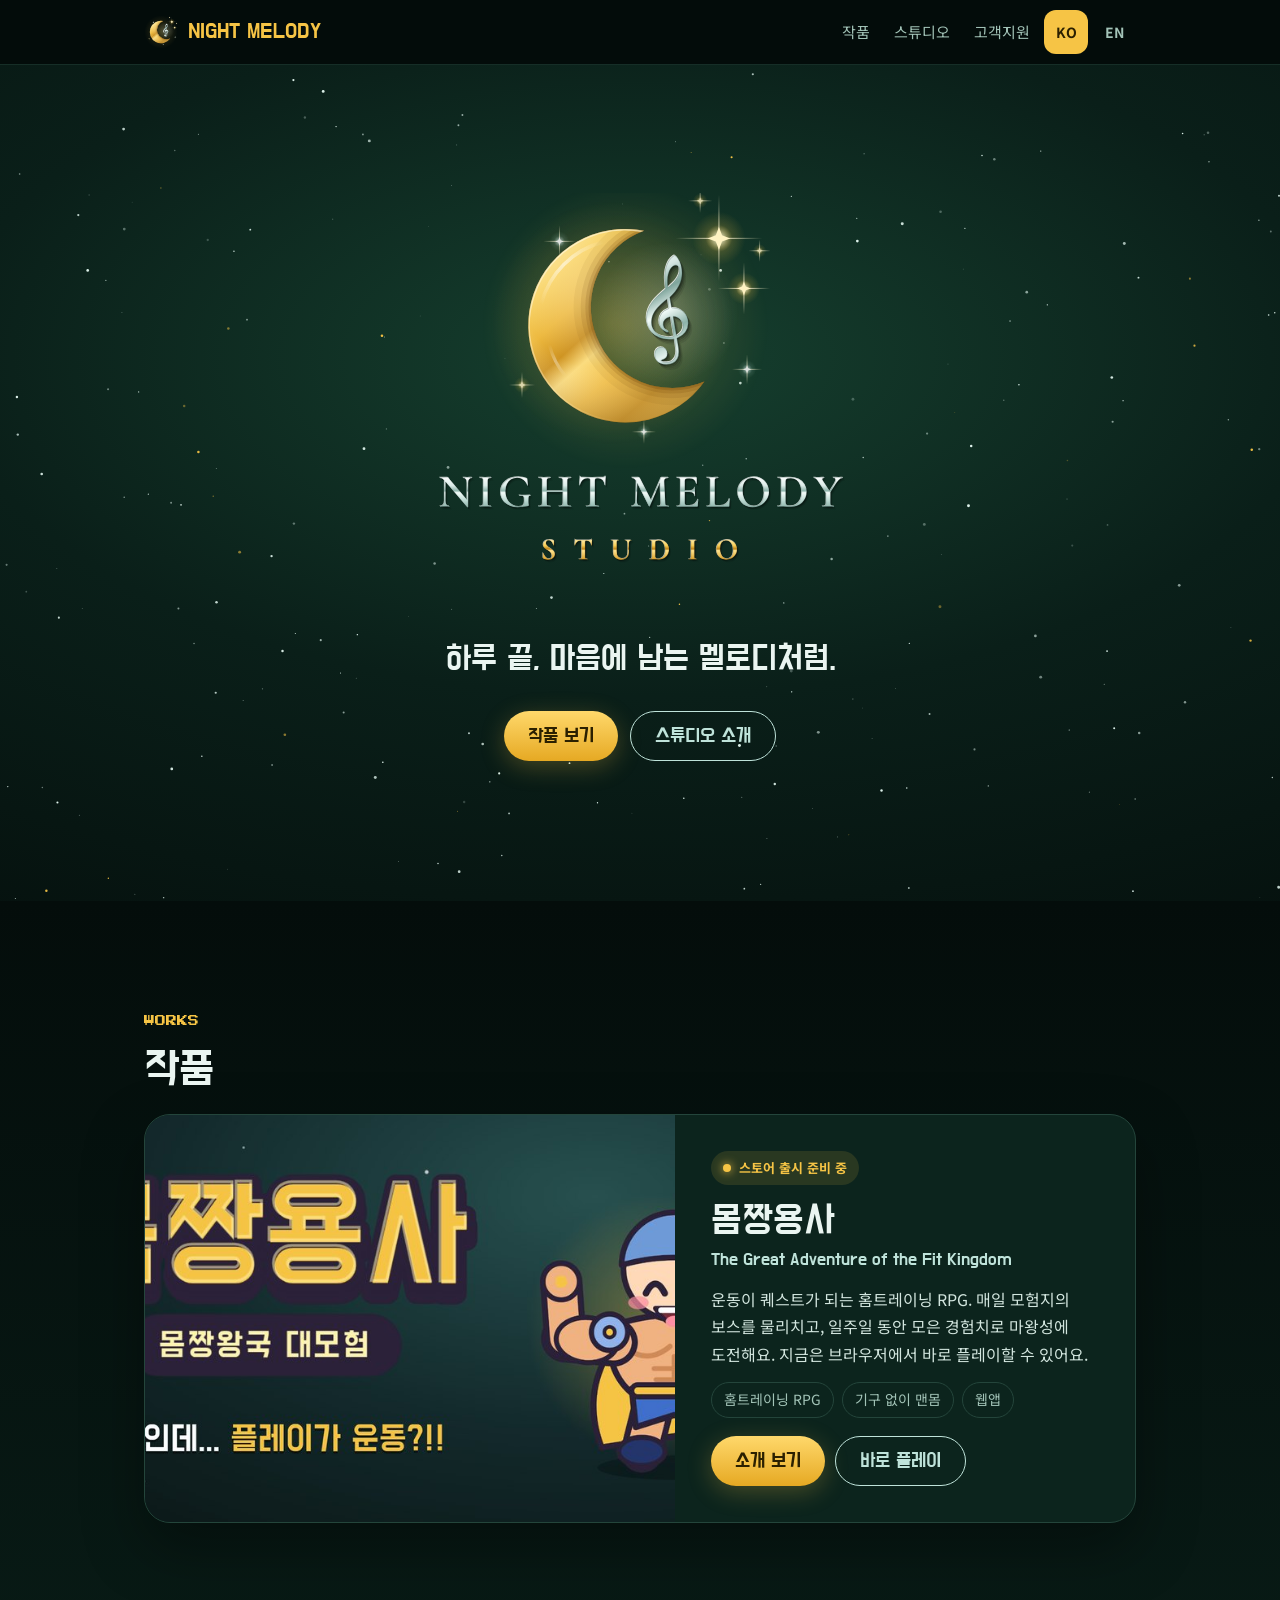
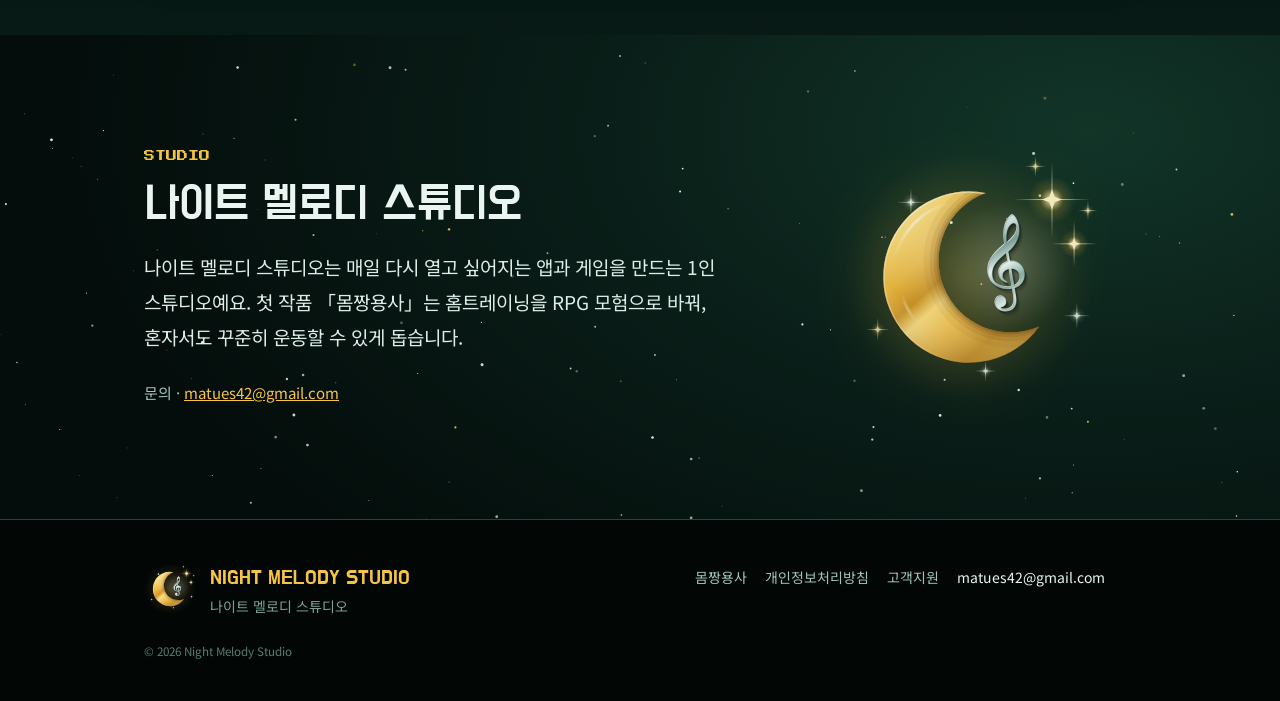
==== index.html @ 806b8597 "나이트 멜로디 스튜디오 홈페이지 첫 배포 스튜디오 홈, 몸짱용사 소개, 개인정보처리방침, 고객지원 (한/영)  Co-Authored-By: Claude Opus 5.5 <norep" ====
<!DOCTYPE html>
<html lang="ko" data-title-ko="나이트 멜로디 스튜디오" data-title-en="Night Melody Studio">
<head>
<meta charset="utf-8">
<meta name="viewport" content="width=device-width, initial-scale=1">
<title>나이트 멜로디 스튜디오</title>
<meta name="description" content="매일 다시 열고 싶어지는 앱과 게임을 만드는 1인 스튜디오, 나이트 멜로디 스튜디오. 첫 작품은 홈트레이닝 RPG 「몸짱용사」.">
<link rel="icon" href="assets/favicon.png">
<link rel="apple-touch-icon" href="assets/apple-touch-icon.png">
<link rel="preconnect" href="https://fonts.googleapis.com">
<link href="https://fonts.googleapis.com/css2?family=Do+Hyeon&family=Noto+Sans+KR:wght@400;500;700;900&family=Press+Start+2P&display=swap" rel="stylesheet">
<link rel="stylesheet" href="assets/site.css">
<style>
/* home: the logo draws itself in a green night sky, then the work and the studio */
.hero{position:relative;min-height:calc(100svh - 64px);display:grid;place-items:center;text-align:center;background:radial-gradient(120% 90% at 50% 35%,#16402F 0%,#0A1F19 45%,#040D0B 100%);overflow:clip;padding:40px 0 72px}
.hero .sky{position:absolute;inset:0;width:100%;height:100%;pointer-events:none}
.hero .wrap{position:relative;display:flex;flex-direction:column;align-items:center}
.logo{position:relative;width:min(470px,84vw,calc((100svh - 330px) * 1.18));min-width:240px;aspect-ratio:240.55/204}
.logo img{position:absolute;inset:0;width:100%;height:100%}
.logo .glow{position:absolute;left:18%;top:2%;width:52%;aspect-ratio:1;border-radius:50%;background:radial-gradient(closest-side,rgba(246,196,69,.22),rgba(246,196,69,0));pointer-events:none}
.tagline{margin:26px 0 30px;font-size:clamp(24px,3.6vw,34px);line-height:1.3;color:var(--ink)}
.nw{display:inline-block;white-space:nowrap}
.hero .cta{display:flex;flex-wrap:wrap;gap:12px;justify-content:center}
/* motion: the logo appears piece by piece like the studio's intro film */
@media(prefers-reduced-motion:no-preference){
 .logo .moon{animation:wipe 1.3s cubic-bezier(.4,0,.2,1) .2s both}
 .logo .glow{animation:fade 1.6s ease-out .5s both}
 .logo .clef{animation:rise .8s ease-out 1.1s both}
 .logo .sbig{animation:pop .7s cubic-bezier(.3,1.6,.5,1) 1.4s both,tw 2.6s ease-in-out 2.2s infinite alternate}
 .logo .ssmall{animation:pop .7s cubic-bezier(.3,1.6,.5,1) 1.55s both,tw 3.1s ease-in-out 2.4s infinite alternate-reverse}
 .logo .spark{animation:fade .8s ease-out 1.7s both,tw 1.8s ease-in-out 2.6s infinite alternate}
 .logo .t1{animation:rise .9s ease-out 1.9s both}
 .logo .t2{animation:rise .9s ease-out 2.2s both}
 .tagline{animation:rise .9s ease-out 2.6s both}
 .hero .cta{animation:rise .9s ease-out 2.9s both}
}
@keyframes wipe{from{clip-path:inset(0 100% 0 0);opacity:.2}to{clip-path:inset(0 0 0 0);opacity:1}}
@keyframes fade{from{opacity:0}}
@keyframes rise{from{opacity:0;transform:translateY(12px)}}
@keyframes pop{from{opacity:0;transform:scale(.6)}}
@keyframes tw{to{opacity:.45}}
.logo .sbig,.logo .ssmall,.logo .spark{transform-origin:70% 20%}
/* sections */
.sec{padding-top:clamp(64px,9vw,112px);padding-bottom:clamp(64px,9vw,112px)}
.kicker{margin:0 0 14px;color:var(--gold);font:11px/1.6 'Press Start 2P',monospace}
.h2{margin:0 0 18px;font-size:clamp(32px,4.6vw,46px);line-height:1.12}
.works{background:linear-gradient(180deg,#040D0B,#081A15)}
.work{display:grid;grid-template-columns:minmax(0,1fr);border:1px solid var(--line);border-radius:26px;overflow:hidden;background:var(--card);box-shadow:0 24px 60px rgba(0,0,0,.35)}
@media(min-width:900px){.work{grid-template-columns:minmax(0,1.15fr) minmax(0,1fr)}}
.work .pic{display:block;position:relative;background:#0D2A22}
.work .pic img{width:100%;height:100%;aspect-ratio:1024/500;object-fit:cover}
.work .info{padding:clamp(22px,3vw,36px);display:flex;flex-direction:column;gap:14px;justify-content:center}
.badge{align-self:flex-start;display:inline-flex;align-items:center;gap:8px;padding:6px 12px;border-radius:999px;background:rgba(246,196,69,.12);color:var(--gold);font-weight:700;font-size:13px;white-space:nowrap}
.badge::before{content:'';width:8px;height:8px;border-radius:50%;background:var(--gold);box-shadow:0 0 10px var(--gold)}
.work h3{margin:0;font-size:clamp(30px,3.6vw,40px);line-height:1.1;font-family:'Do Hyeon',sans-serif;font-weight:400}
.work h3 small{display:block;margin-top:6px;font:400 18px 'Do Hyeon',sans-serif;color:var(--teal)}
.work p{margin:0;color:#D2E5DE}
.chips{list-style:none;margin:0;padding:0;display:flex;flex-wrap:wrap;gap:8px}
.chips li{padding:5px 12px;border-radius:999px;border:1px solid var(--line);color:var(--mute);font-size:14px;white-space:nowrap}
.work .row{display:flex;flex-wrap:wrap;gap:10px;margin-top:4px}
.about{position:relative;background:radial-gradient(80% 120% at 85% 20%,#123528 0%,#0A1F19 45%,#040D0B 100%);overflow:clip}
.about .grid{display:grid;grid-template-columns:minmax(0,1fr);gap:36px;align-items:center}
@media(min-width:900px){.about .grid{grid-template-columns:minmax(0,1.3fr) minmax(0,.7fr)}}
.about .lead{margin:0;font-size:clamp(17px,1.8vw,19px);line-height:1.85;color:#DCEDE6;max-width:34em}
.about .mark{width:min(260px,60vw);margin:0 auto;opacity:.95;filter:drop-shadow(0 0 40px rgba(246,196,69,.18))}
.about .contact{margin:26px 0 0;color:var(--mute);font-size:15px}
.about .contact a{white-space:nowrap}
</style>
</head>
<body>
<header class="hd">
<div class="wrap">
<a class="brand" href="index.html"><img src="assets/logo/symbol.svg" alt=""><span>NIGHT MELODY</span></a>
<nav class="nav" aria-label="Site">
<a class="opt" href="#works"><span data-l="ko">작품</span><span data-l="en">Works</span></a>
<a class="opt" href="#studio"><span data-l="ko">스튜디오</span><span data-l="en">Studio</span></a>
<a href="support/index.html"><span data-l="ko">고객지원</span><span data-l="en">Support</span></a>
<button type="button" class="lang" data-set="ko" aria-pressed="true">KO</button>
<button type="button" class="lang" data-set="en" aria-pressed="false">EN</button>
</nav>
</div>
</header>

<main>
<section class="hero">
<canvas class="sky" aria-hidden="true"></canvas>
<div class="wrap">
<h1 class="logo" role="img" aria-label="Night Melody Studio">
<span class="glow" aria-hidden="true"></span>
<img class="moon" src="assets/logo/moon.svg" alt="">
<img class="clef" src="assets/logo/clef.svg" alt="">
<img class="sbig" src="assets/logo/star_big.svg" alt="">
<img class="ssmall" src="assets/logo/star_small.svg" alt="">
<img class="spark" src="assets/logo/sparkles.svg" alt="">
<img class="t1" src="assets/logo/text_night_melody.svg" alt="">
<img class="t2" src="assets/logo/text_studio.svg" alt="">
</h1>
<p class="tagline disp"><span data-l="ko"><span class="nw">하루 끝,</span> <span class="nw">마음에 남는 멜로디처럼.</span></span><span data-l="en" lang="en">Like a melody that stays with you at the end of the day.</span></p>
<div class="cta">
<a class="btn gold" href="#works"><span data-l="ko">작품 보기</span><span data-l="en">See our work</span></a>
<a class="btn line" href="#studio"><span data-l="ko">스튜디오 소개</span><span data-l="en">About the studio</span></a>
</div>
</div>
</section>

<section class="works sec" id="works">
<div class="wrap">
<p class="kicker">WORKS</p>
<h2 class="h2 disp"><span data-l="ko">작품</span><span data-l="en">Our work</span></h2>
<article class="work">
<a class="pic" href="momjjang/index.html" tabindex="-1" aria-hidden="true"><img src="assets/momjjang-feature.jpg" alt="" loading="lazy"></a>
<div class="info">
<span class="badge"><span data-l="ko">스토어 출시 준비 중</span><span data-l="en">Coming to app stores</span></span>
<h3><span data-l="ko">몸짱용사</span><span data-l="en">Momjjang Yongsa</span><small>The Great Adventure of the Fit Kingdom</small></h3>
<p data-l="ko">운동이 퀘스트가 되는 홈트레이닝 RPG. 매일 모험지의 보스를 물리치고, 일주일 동안 모은 경험치로 마왕성에 도전해요. 지금은 브라우저에서 바로 플레이할 수 있어요.</p>
<p data-l="en">A home workout RPG where every workout is a quest. Beat a new boss every day, then storm the Demon Castle with the XP you earned all week. You can play it in your browser today; the app is currently in Korean.</p>
<ul class="chips">
<li><span data-l="ko">홈트레이닝 RPG</span><span data-l="en">Home workout RPG</span></li>
<li><span data-l="ko">기구 없이 맨몸</span><span data-l="en">No equipment</span></li>
<li><span data-l="ko">웹앱</span><span data-l="en">Web app</span></li>
</ul>
<div class="row">
<a class="btn gold" href="momjjang/index.html"><span data-l="ko">소개 보기</span><span data-l="en">Learn more</span></a>
<a class="btn line" href="https://heiroku24.github.io/-/"><span data-l="ko">바로 플레이</span><span data-l="en">Play now</span></a>
</div>
</div>
</article>
</div>
</section>

<section class="about sec" id="studio">
<canvas class="sky" aria-hidden="true" style="position:absolute;inset:0;width:100%;height:100%;pointer-events:none"></canvas>
<div class="wrap grid" style="position:relative">
<div>
<p class="kicker">STUDIO</p>
<h2 class="h2 disp"><span data-l="ko">나이트 멜로디 스튜디오</span><span data-l="en" lang="en">Night Melody Studio</span></h2>
<p class="lead" data-l="ko">나이트 멜로디 스튜디오는 매일 다시 열고 싶어지는 앱과 게임을 만드는 1인 스튜디오예요. 첫 작품 「몸짱용사」는 홈트레이닝을 RPG 모험으로 바꿔, 혼자서도 꾸준히 운동할 수 있게 돕습니다.</p>
<p class="lead" data-l="en">Night Melody Studio is a one-person studio making apps and games you'll want to open again every day. Our first title, Momjjang Yongsa, turns home workouts into an RPG adventure, so you can keep training even on your own.</p>
<p class="contact"><span data-l="ko">문의</span><span data-l="en">Contact</span> · <a href="mailto:matues42@gmail.com">matues42@gmail.com</a></p>
</div>
<img class="mark" src="assets/logo/symbol.svg" alt="" aria-hidden="true">
</div>
</section>
</main>

<footer class="ft">
<div class="wrap">
<div class="who"><img src="assets/logo/symbol.svg" alt=""><div><b>NIGHT MELODY STUDIO</b><span data-l="ko">나이트 멜로디 스튜디오</span><span data-l="en">An independent app and game studio</span></div></div>
<ul>
<li><a href="momjjang/index.html"><span data-l="ko">몸짱용사</span><span data-l="en">Momjjang Yongsa</span></a></li>
<li><a href="privacy/index.html"><span data-l="ko">개인정보처리방침</span><span data-l="en">Privacy policy</span></a></li>
<li><a href="support/index.html"><span data-l="ko">고객지원</span><span data-l="en">Support</span></a></li>
<li><a class="mail" href="mailto:matues42@gmail.com">matues42@gmail.com</a></li>
</ul>
<small>© 2026 Night Melody Studio</small>
</div>
</footer>
<script src="assets/site.js"></script>
</body>
</html>
---- assets/site.css ----
/* Night Melody Studio — shared look for home, privacy and support
   VOICE  quiet, warm, a little magical: a studio named after a night melody
   IDEA   the logo itself: a deep green night sky, a gold moon, a silver-teal clef
   COLOUR night #040D0B→#123528, moon gold #F6C445, clef silver-teal #BFE3DA, ink #EAF5F1
   TYPE   same family as Momjjang Yongsa: Do Hyeon titles, Noto Sans KR text, Press Start 2P small labels */
:root{color-scheme:dark;--n0:#040D0B;--n1:#0A1F19;--n2:#123528;--line:#24453B;--card:#0C241D;--gold:#F6C445;--gold2:#E6A923;--teal:#BFE3DA;--ink:#EAF5F1;--mute:#A3C4B8;--dim:#7FA196}
*{box-sizing:border-box;min-width:0}
html{scroll-behavior:smooth;scroll-padding-top:76px}
body{margin:0;background:var(--n0);color:var(--ink);font:16px/1.7 'Noto Sans KR',system-ui,sans-serif;word-break:keep-all;overflow-wrap:break-word;overflow-x:clip}
a{color:var(--gold)}
img{display:block;max-width:100%}
:focus-visible{outline:3px solid var(--gold);outline-offset:3px;border-radius:6px}
.wrap{max-width:1120px;margin:0 auto;padding-left:max(5vw,18px);padding-right:max(5vw,18px)}
.px{font-family:'Press Start 2P',monospace;word-break:normal}
.disp{font-family:'Do Hyeon',sans-serif;font-weight:400;letter-spacing:0;text-wrap:balance}
/* one language at a time */
html.en [data-l=ko],html:not(.en) [data-l=en]{display:none!important}
/* header */
.hd{position:sticky;top:0;z-index:40;background:rgba(4,13,11,.78);backdrop-filter:blur(12px);-webkit-backdrop-filter:blur(12px);border-bottom:1px solid rgba(36,69,59,.6)}
.hd .wrap{display:flex;align-items:center;gap:14px;min-height:64px}
.brand{display:flex;align-items:center;gap:10px;color:var(--gold);text-decoration:none;font-family:'Do Hyeon',sans-serif;font-size:22px;white-space:nowrap}
.brand img{width:34px;height:34px}
.nav{margin-left:auto;display:flex;align-items:center;gap:4px}
.nav a{color:var(--mute);text-decoration:none;font-size:15px;padding:10px 10px;border-radius:10px;white-space:nowrap}
.nav a:hover{color:var(--ink);background:rgba(191,227,218,.08)}
.lang{display:inline-flex;align-items:center;justify-content:center;min-width:44px;min-height:44px;border:0;border-radius:12px;background:transparent;color:var(--mute);font:700 14px 'Noto Sans KR',sans-serif;cursor:pointer}
.lang[aria-pressed=true]{background:var(--gold);color:#2B2000}
@media(max-width:640px){.nav a.opt{display:none}.brand span{display:none}}
/* buttons */
.btn{display:inline-flex;align-items:center;justify-content:center;gap:8px;min-height:50px;padding:0 24px;border-radius:999px;font-family:'Do Hyeon',sans-serif;font-weight:400;font-size:20px;text-decoration:none;white-space:nowrap;transition:transform .15s,background .2s,color .2s}
.btn.gold{background:linear-gradient(180deg,#FFD86B,var(--gold2));color:#2B2000;box-shadow:0 6px 24px rgba(246,196,69,.25)}
.btn.gold:hover{transform:translateY(-2px)}
.btn.line{border:1.5px solid var(--teal);color:var(--teal)}
.btn.line:hover{background:rgba(191,227,218,.1)}
/* footer */
.ft{background:#020706;border-top:1px solid var(--line);color:var(--dim);font-size:14px}
.ft .wrap{padding-top:40px;padding-bottom:40px;display:grid;gap:22px;grid-template-columns:minmax(0,1fr)}
@media(min-width:760px){.ft .wrap{grid-template-columns:minmax(0,1.2fr) minmax(0,1fr);align-items:start}}
.ft .who{display:flex;gap:14px;align-items:center}.ft .who img{width:52px;height:52px}
.ft .who b{display:block;color:var(--gold);font-family:'Do Hyeon',sans-serif;font-weight:400;font-size:21px}
.ft ul{list-style:none;margin:0;padding:0;display:flex;flex-wrap:wrap;gap:6px 18px}
.ft li a{color:var(--mute);text-decoration:none;display:inline-block;padding:6px 0}.ft li a:hover{color:var(--gold)}
.ft .mail{color:var(--ink);white-space:nowrap}
.ft small{grid-column:1/-1;color:#5C7A71}
/* document pages (privacy, support) */
.doc{background:linear-gradient(180deg,var(--n1),var(--n0) 420px)}
.doc .wrap{max-width:860px}
.dochd{padding-top:clamp(48px,8vw,88px);padding-bottom:24px}
.dochd .eyebrow{margin:0 0 14px;color:var(--gold);font:11px/1.6 'Press Start 2P',monospace}
.dochd h1{margin:0 0 14px;font-size:clamp(36px,5.4vw,52px);line-height:1.1}
.dochd p{margin:0;color:var(--mute)}
.toc{margin:28px 0 0;padding:18px 20px;border:1px solid var(--line);border-radius:16px;background:rgba(12,36,29,.6)}
.toc ol{margin:0;padding-left:1.4em;columns:2 16em;column-gap:28px}.toc li{margin:2px 0;break-inside:avoid}
.toc a{color:var(--teal);text-decoration:none}.toc a:hover{text-decoration:underline}
.body{padding-bottom:80px}
.body h2{margin:44px 0 12px;font-size:26px;line-height:1.25;color:var(--ink);font-family:'Do Hyeon',sans-serif;font-weight:400}
.body h2 .n{color:var(--gold);margin-right:8px}
.body h3{margin:22px 0 6px;font-size:17px;color:var(--teal)}
.body p,.body li{color:#D2E5DE}
.body ul,.body ol{padding-left:1.3em}.body li{margin:4px 0}
.note{margin:16px 0;padding:14px 18px;border-left:3px solid var(--gold);background:rgba(246,196,69,.07);border-radius:0 12px 12px 0;color:#E9DDB8}
.tbl{overflow-x:auto;margin:14px 0;border:1px solid var(--line);border-radius:14px}
table{width:100%;border-collapse:collapse;font-size:15px}
th,td{text-align:left;vertical-align:top;padding:12px 14px;border-bottom:1px solid var(--line)}
th{background:#0F2C23;color:var(--teal);font-weight:700;white-space:nowrap}
tr:last-child td{border-bottom:0}
td{color:#D2E5DE}
@media(max-width:600px){.stack thead{display:none}.stack tr{display:grid;padding:10px 0;border-bottom:1px solid var(--line)}.stack tr:last-child{border-bottom:0}.stack td{border:0;padding:4px 14px 4px 7.6em;position:relative}.stack td::before{content:attr(data-h);position:absolute;left:14px;width:6.6em;color:var(--teal);font-weight:700;font-size:13px;line-height:1.9}table.stack{font-size:14px}}
.mailbox{display:flex;flex-wrap:wrap;gap:10px 16px;align-items:center;margin:18px 0;padding:18px 20px;border:1px solid var(--line);border-radius:16px;background:var(--card)}
.mailbox b{font-family:'Do Hyeon',sans-serif;font-weight:400;font-size:21px;color:var(--ink);overflow-wrap:anywhere}
.copy{min-height:44px;padding:0 16px;border-radius:12px;border:1.5px solid var(--teal);background:transparent;color:var(--teal);font:400 17px 'Do Hyeon',sans-serif;white-space:nowrap;cursor:pointer}
details.faq{border:1px solid var(--line);border-radius:14px;background:var(--card);margin:10px 0}
details.faq summary{cursor:pointer;list-style:none;padding:15px 48px 15px 18px;font-family:'Do Hyeon',sans-serif;font-weight:400;font-size:19px;color:var(--ink);position:relative}
details.faq summary::-webkit-details-marker{display:none}
details.faq summary::after{content:'+';position:absolute;right:18px;top:12px;font-size:22px;color:var(--gold)}
details.faq[open] summary::after{content:'−'}
details.faq>div{padding:0 18px 14px}
details.faq p{margin:0 0 8px}
.body .steps{counter-reset:s;list-style:none;padding:0}
.steps li{counter-increment:s;position:relative;padding:12px 14px 12px 52px;margin:8px 0;border:1px solid var(--line);border-radius:14px;background:var(--card)}
.steps li::before{content:counter(s);position:absolute;left:14px;top:12px;width:26px;height:26px;border-radius:50%;background:var(--gold);color:#2B2000;font-weight:700;display:grid;place-items:center;font-size:14px}
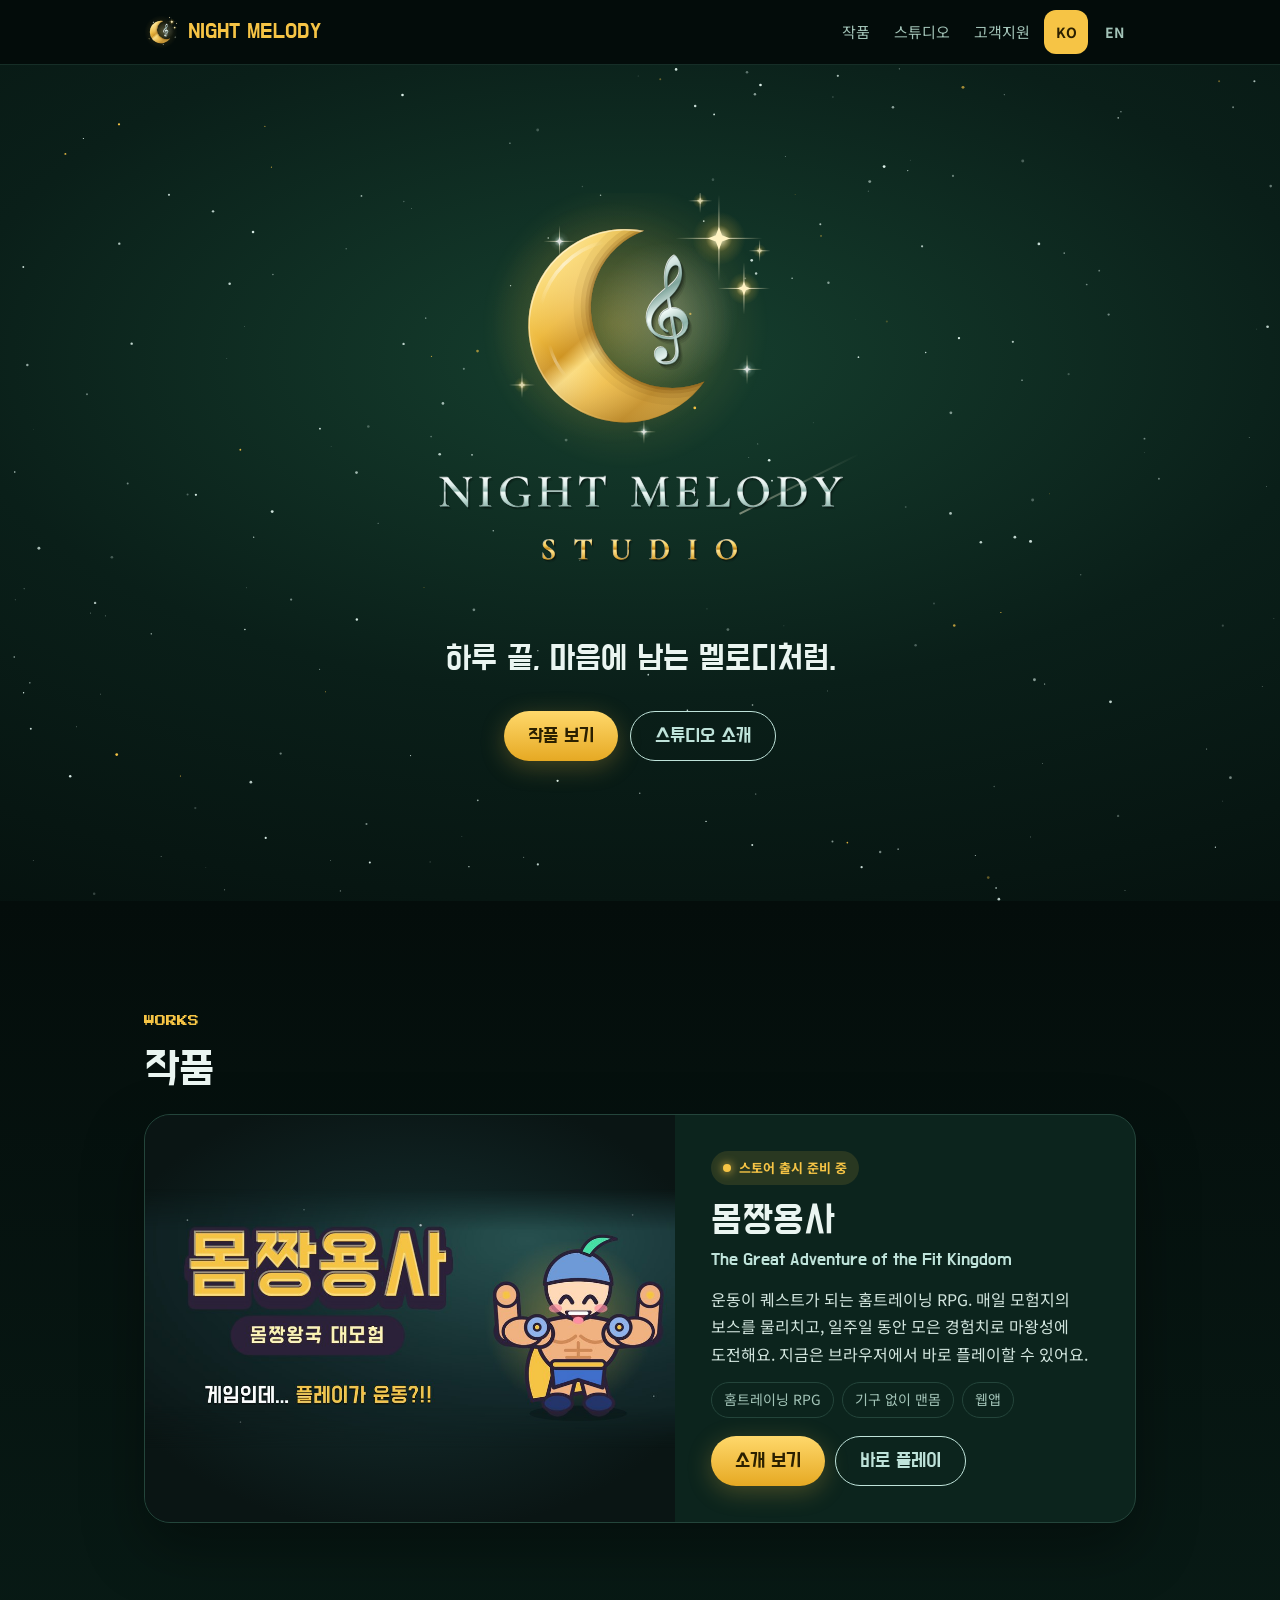
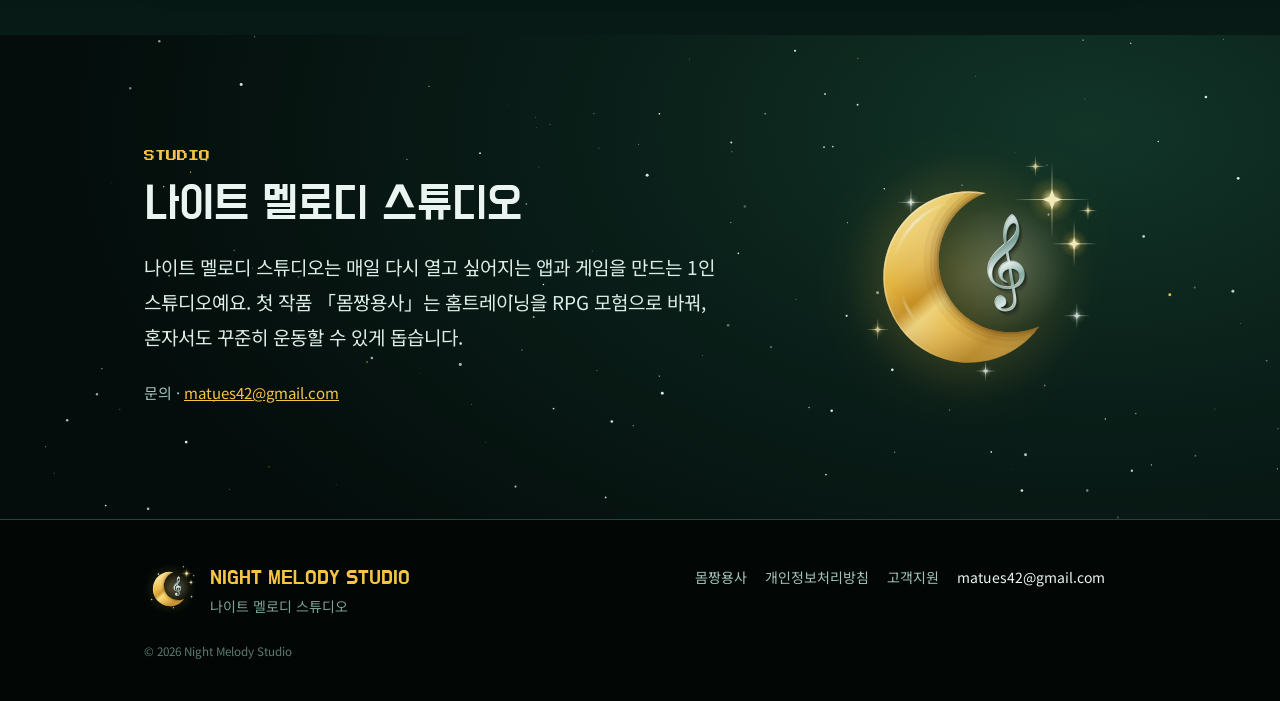
==== commit eac15d48: "작품 카드의 몸짱용사 그림이 잘리지 않게 전체 표시 Co-Authored-By: Claude Opus 5.5 <noreply@anthropic.com> Claude-Session:" ====
--- a/index.html
+++ b/index.html
@@ -47,8 +47,9 @@
 .works{background:linear-gradient(180deg,#040D0B,#081A15)}
 .work{display:grid;grid-template-columns:minmax(0,1fr);border:1px solid var(--line);border-radius:26px;overflow:hidden;background:var(--card);box-shadow:0 24px 60px rgba(0,0,0,.35)}
 @media(min-width:900px){.work{grid-template-columns:minmax(0,1.15fr) minmax(0,1fr)}}
-.work .pic{display:block;position:relative;background:#0D2A22}
-.work .pic img{width:100%;height:100%;aspect-ratio:1024/500;object-fit:cover}
+.work .pic{display:flex;align-items:center;justify-content:center;position:relative;background:radial-gradient(60% 55% at 50% 48%,#173334 0%,#0F2121 60%,#0A1514 100%)}
+.work .pic img{width:100%;height:auto;aspect-ratio:1024/500;object-fit:contain}
+@media(min-width:900px){.work .pic img{-webkit-mask-image:linear-gradient(180deg,transparent 0,#000 16%,#000 84%,transparent 100%);mask-image:linear-gradient(180deg,transparent 0,#000 16%,#000 84%,transparent 100%)}}
 .work .info{padding:clamp(22px,3vw,36px);display:flex;flex-direction:column;gap:14px;justify-content:center}
 .badge{align-self:flex-start;display:inline-flex;align-items:center;gap:8px;padding:6px 12px;border-radius:999px;background:rgba(246,196,69,.12);color:var(--gold);font-weight:700;font-size:13px;white-space:nowrap}
 .badge::before{content:'';width:8px;height:8px;border-radius:50%;background:var(--gold);box-shadow:0 0 10px var(--gold)}
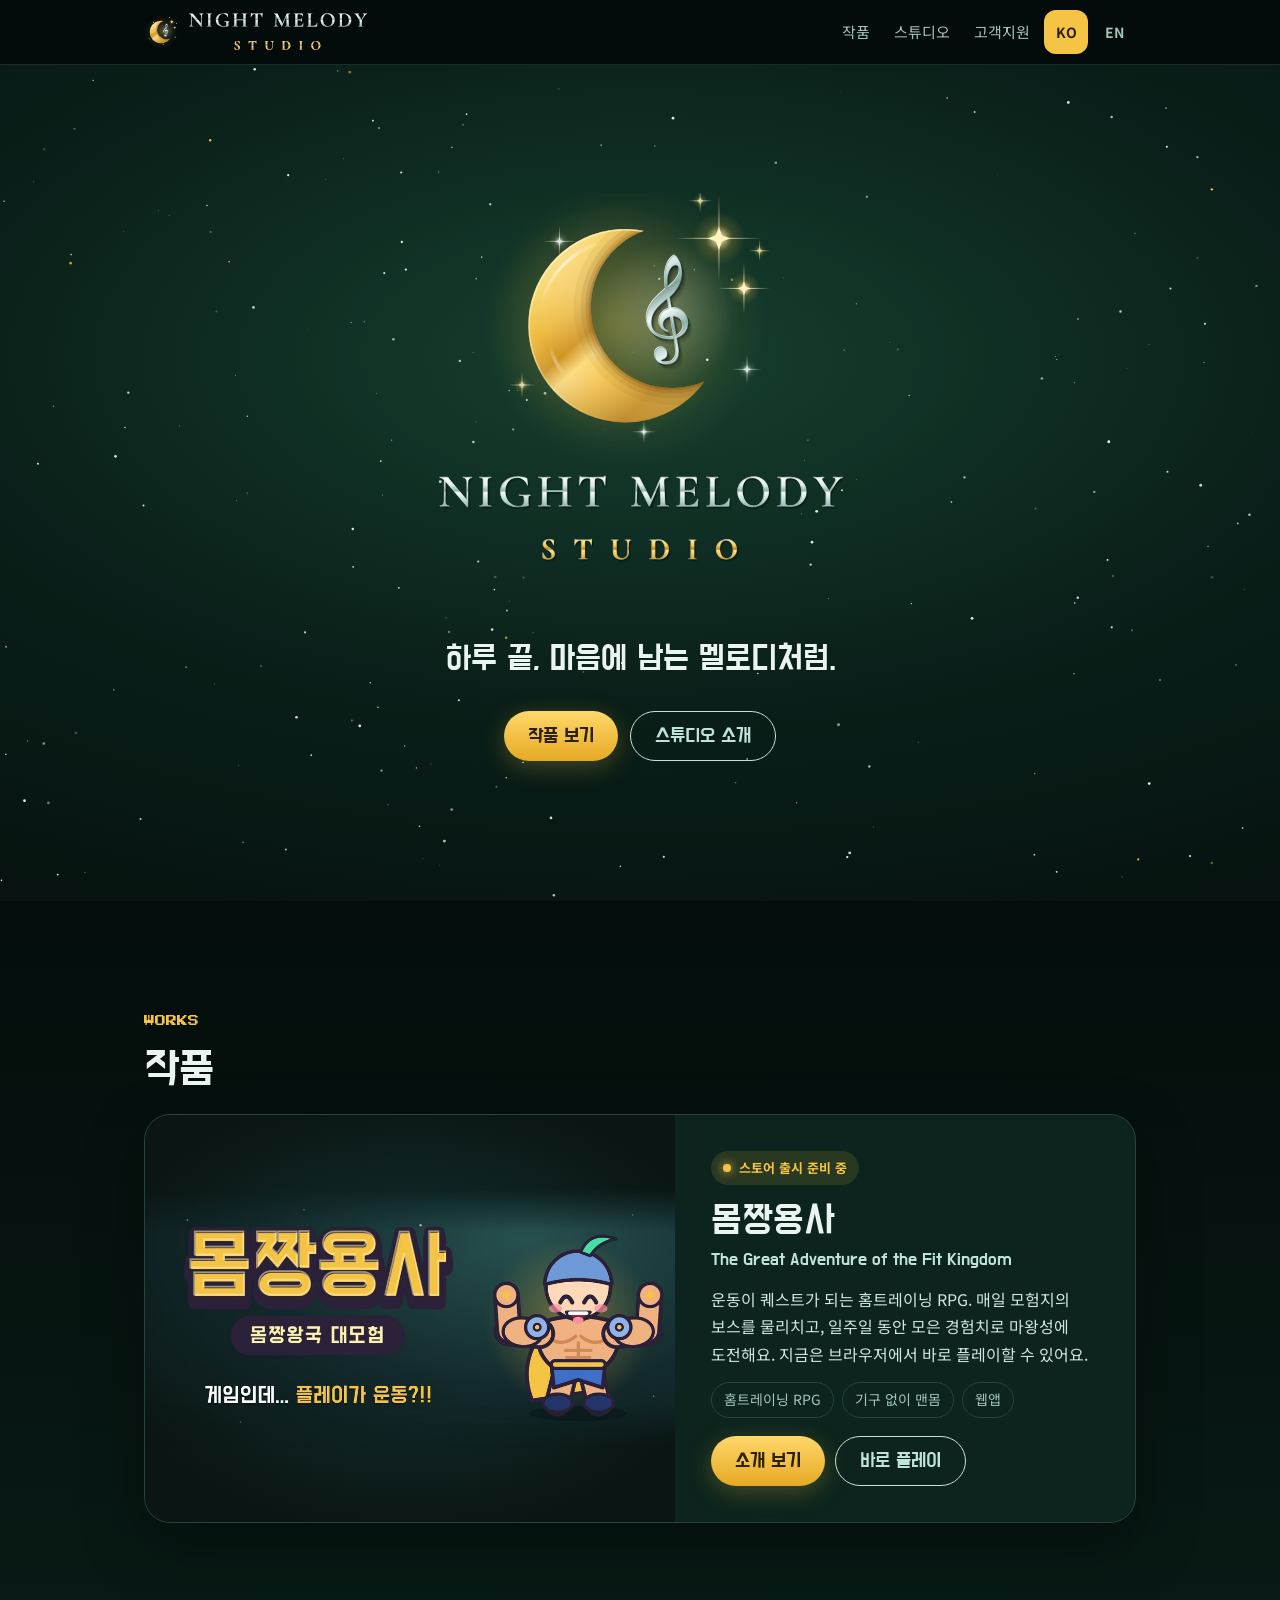
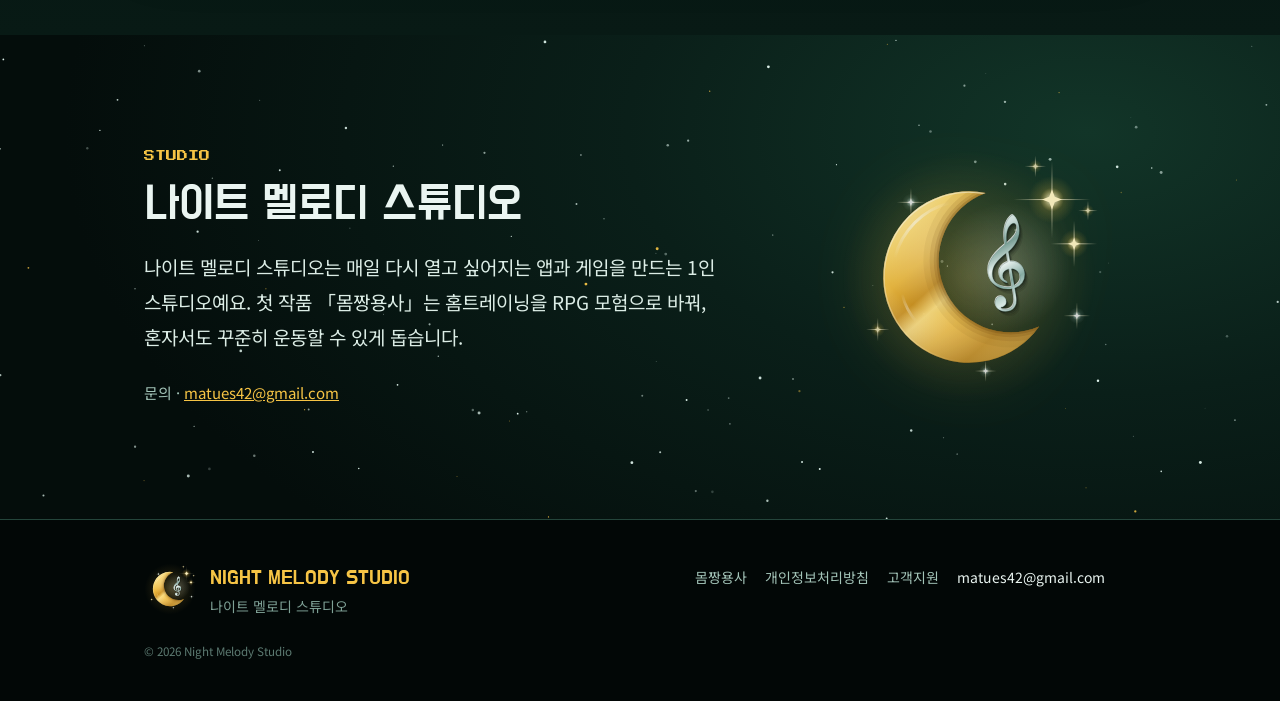
==== commit 05ce4288: "상단 스튜디오 이름을 로고 글씨 그림으로 교체 Co-Authored-By: Claude Opus 5.5 <noreply@anthropic.com> Claude-Session: ht" ====
--- a/index.html
+++ b/index.html
@@ -71,7 +71,7 @@
 <body>
 <header class="hd">
 <div class="wrap">
-<a class="brand" href="index.html"><img src="assets/logo/symbol.svg" alt=""><span>NIGHT MELODY</span></a>
+<a class="brand" href="index.html"><img src="assets/logo/symbol.svg" alt=""><img class="wm" src="assets/logo/wordmark.svg" alt="Night Melody Studio"></a>
 <nav class="nav" aria-label="Site">
 <a class="opt" href="#works"><span data-l="ko">작품</span><span data-l="en">Works</span></a>
 <a class="opt" href="#studio"><span data-l="ko">스튜디오</span><span data-l="en">Studio</span></a>
--- a/assets/site.css
+++ b/assets/site.css
@@ -19,13 +19,13 @@
 .hd{position:sticky;top:0;z-index:40;background:rgba(4,13,11,.78);backdrop-filter:blur(12px);-webkit-backdrop-filter:blur(12px);border-bottom:1px solid rgba(36,69,59,.6)}
 .hd .wrap{display:flex;align-items:center;gap:14px;min-height:64px}
 .brand{display:flex;align-items:center;gap:10px;color:var(--gold);text-decoration:none;font-family:'Do Hyeon',sans-serif;font-size:22px;white-space:nowrap}
-.brand img{width:34px;height:34px}
+.brand img{width:34px;height:34px}.brand .wm{width:auto;height:40px}
 .nav{margin-left:auto;display:flex;align-items:center;gap:4px}
 .nav a{color:var(--mute);text-decoration:none;font-size:15px;padding:10px 10px;border-radius:10px;white-space:nowrap}
 .nav a:hover{color:var(--ink);background:rgba(191,227,218,.08)}
 .lang{display:inline-flex;align-items:center;justify-content:center;min-width:44px;min-height:44px;border:0;border-radius:12px;background:transparent;color:var(--mute);font:700 14px 'Noto Sans KR',sans-serif;cursor:pointer}
 .lang[aria-pressed=true]{background:var(--gold);color:#2B2000}
-@media(max-width:640px){.nav a.opt{display:none}.brand span{display:none}}
+@media(max-width:640px){.nav a.opt{display:none}}@media(max-width:520px){.brand .wm{display:none}}
 /* buttons */
 .btn{display:inline-flex;align-items:center;justify-content:center;gap:8px;min-height:50px;padding:0 24px;border-radius:999px;font-family:'Do Hyeon',sans-serif;font-weight:400;font-size:20px;text-decoration:none;white-space:nowrap;transition:transform .15s,background .2s,color .2s}
 .btn.gold{background:linear-gradient(180deg,#FFD86B,var(--gold2));color:#2B2000;box-shadow:0 6px 24px rgba(246,196,69,.25)}
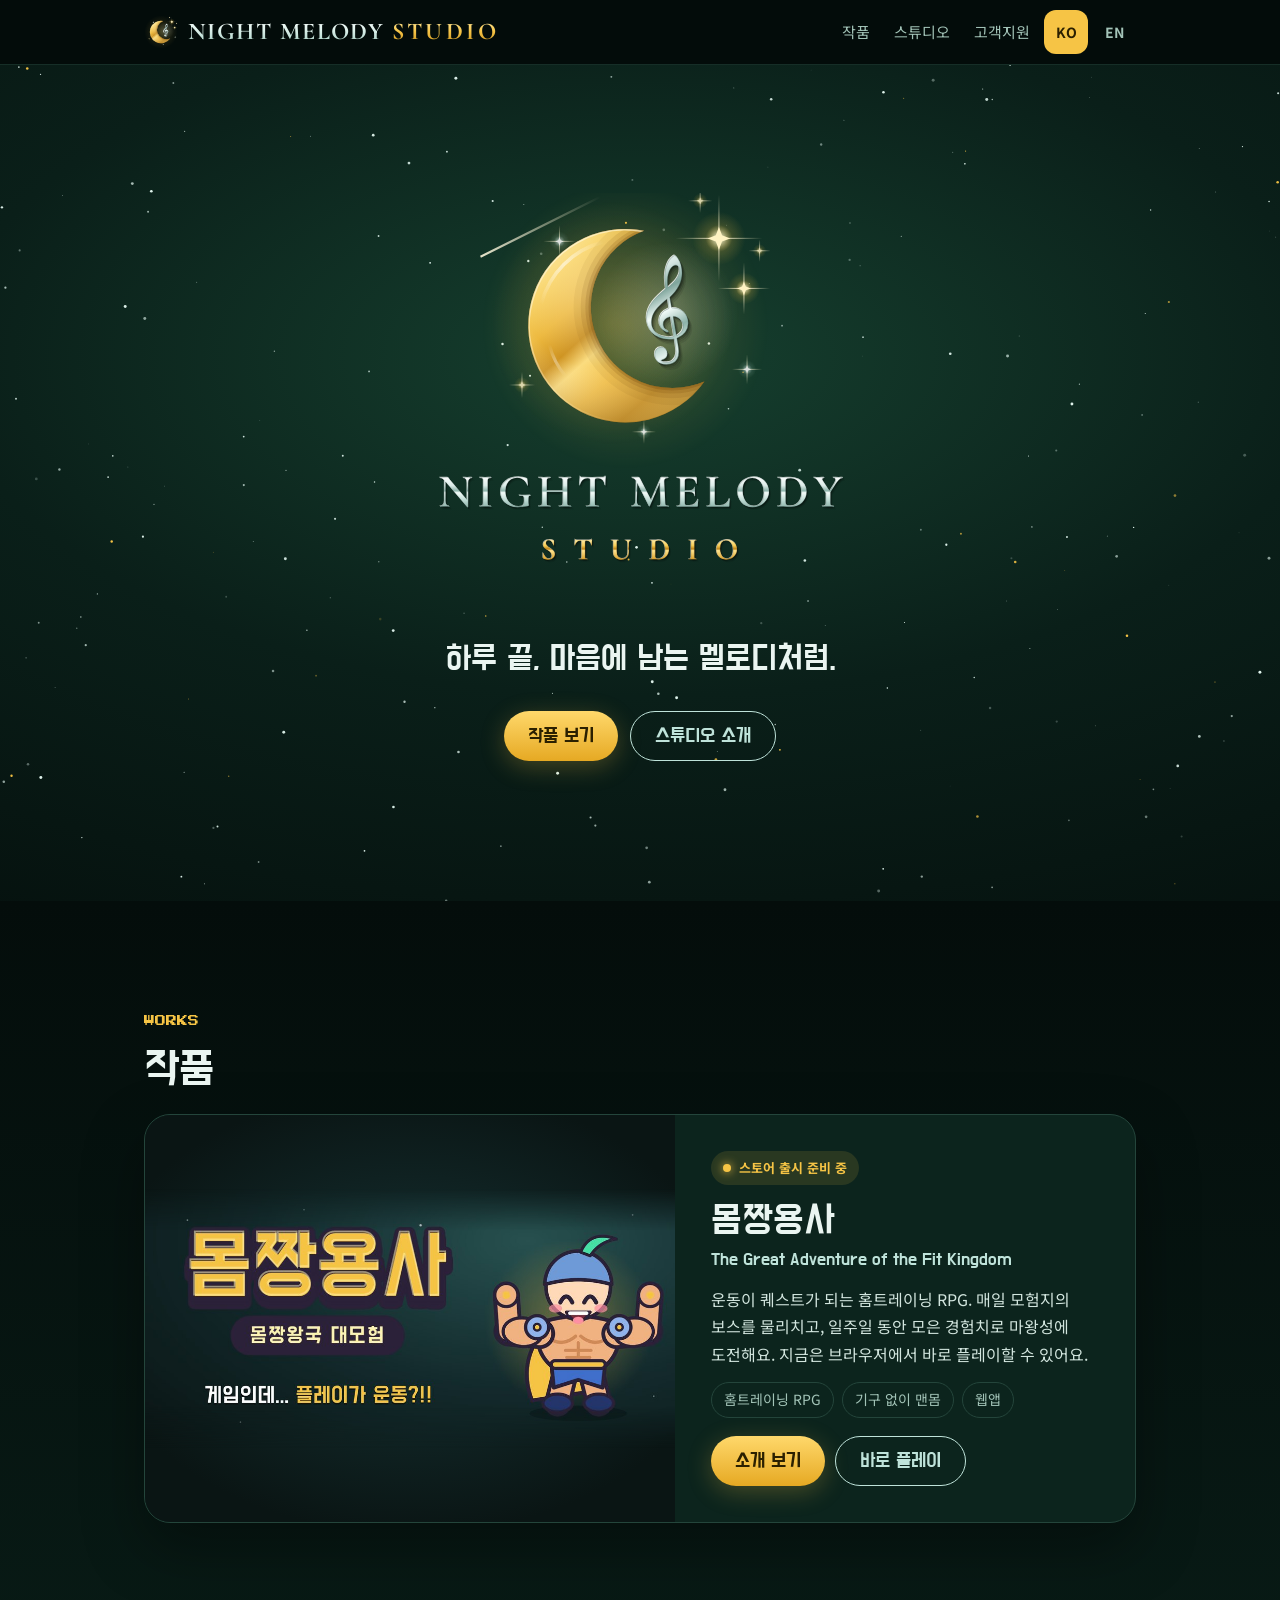
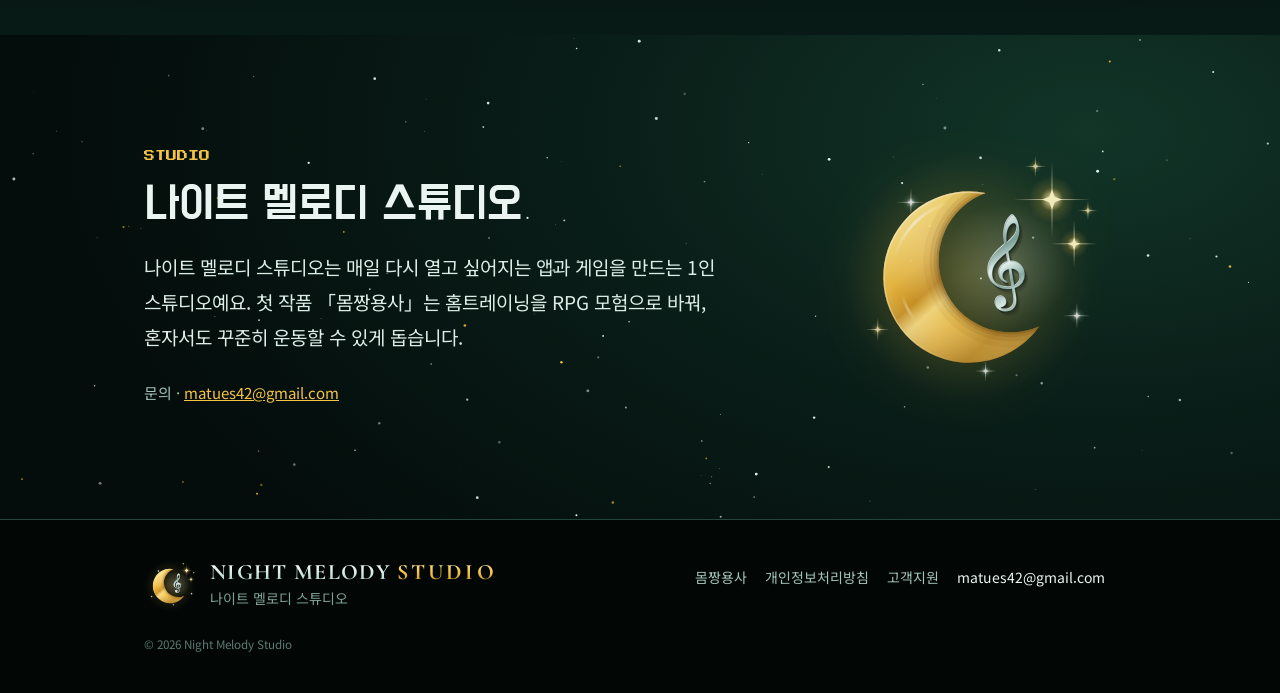
==== commit 5fb2fdaf: "스튜디오 이름을 로고 글꼴 글자로 크게 표시 상단·바닥글·몸짱용사 페이지 스튜디오 줄을 Cormorant Garamond 은빛·금빛 글자로 통일  Co-Authored-By: Cl" ====
--- a/index.html
+++ b/index.html
@@ -8,7 +8,7 @@
 <link rel="icon" href="assets/favicon.png">
 <link rel="apple-touch-icon" href="assets/apple-touch-icon.png">
 <link rel="preconnect" href="https://fonts.googleapis.com">
-<link href="https://fonts.googleapis.com/css2?family=Do+Hyeon&family=Noto+Sans+KR:wght@400;500;700;900&family=Press+Start+2P&display=swap" rel="stylesheet">
+<link href="https://fonts.googleapis.com/css2?family=Cormorant+Garamond:wght@600;700&family=Do+Hyeon&family=Noto+Sans+KR:wght@400;500;700;900&family=Press+Start+2P&display=swap" rel="stylesheet">
 <link rel="stylesheet" href="assets/site.css">
 <style>
 /* home: the logo draws itself in a green night sky, then the work and the studio */
@@ -71,7 +71,7 @@
 <body>
 <header class="hd">
 <div class="wrap">
-<a class="brand" href="index.html"><img src="assets/logo/symbol.svg" alt=""><img class="wm" src="assets/logo/wordmark.svg" alt="Night Melody Studio"></a>
+<a class="brand" href="index.html"><img src="assets/logo/symbol.svg" alt=""><span class="wmt"><span class="wm1">NIGHT MELODY</span> <span class="wm2">STUDIO</span></span></a>
 <nav class="nav" aria-label="Site">
 <a class="opt" href="#works"><span data-l="ko">작품</span><span data-l="en">Works</span></a>
 <a class="opt" href="#studio"><span data-l="ko">스튜디오</span><span data-l="en">Studio</span></a>
@@ -146,7 +146,7 @@
 
 <footer class="ft">
 <div class="wrap">
-<div class="who"><img src="assets/logo/symbol.svg" alt=""><div><b>NIGHT MELODY STUDIO</b><span data-l="ko">나이트 멜로디 스튜디오</span><span data-l="en">An independent app and game studio</span></div></div>
+<div class="who"><img src="assets/logo/symbol.svg" alt=""><div><b class="wmt"><span class="wm1">NIGHT MELODY</span> <span class="wm2">STUDIO</span></b><span data-l="ko">나이트 멜로디 스튜디오</span><span data-l="en">An independent app and game studio</span></div></div>
 <ul>
 <li><a href="momjjang/index.html"><span data-l="ko">몸짱용사</span><span data-l="en">Momjjang Yongsa</span></a></li>
 <li><a href="privacy/index.html"><span data-l="ko">개인정보처리방침</span><span data-l="en">Privacy policy</span></a></li>
--- a/assets/site.css
+++ b/assets/site.css
@@ -18,14 +18,23 @@
 /* header */
 .hd{position:sticky;top:0;z-index:40;background:rgba(4,13,11,.78);backdrop-filter:blur(12px);-webkit-backdrop-filter:blur(12px);border-bottom:1px solid rgba(36,69,59,.6)}
 .hd .wrap{display:flex;align-items:center;gap:14px;min-height:64px}
-.brand{display:flex;align-items:center;gap:10px;color:var(--gold);text-decoration:none;font-family:'Do Hyeon',sans-serif;font-size:22px;white-space:nowrap}
-.brand img{width:34px;height:34px}.brand .wm{width:auto;height:40px}
+.brand{flex:none;display:flex;align-items:center;gap:10px;color:var(--gold);text-decoration:none;font-family:'Do Hyeon',sans-serif;font-size:22px;white-space:nowrap}
+.brand img{width:34px;height:34px;flex:none}
+.wmt{font-family:'Cormorant Garamond',serif;font-weight:700;line-height:1;white-space:nowrap;letter-spacing:.06em}
+.wm1,.wm2{background-clip:text;-webkit-background-clip:text;color:transparent;-webkit-text-fill-color:transparent}
+.wm1{background-image:linear-gradient(180deg,#FFFFFF 0%,#DDF1EB 45%,#9CC7BC 100%)}
+.wm2{background-image:linear-gradient(180deg,#FFF1B8 0%,#F6C445 50%,#C08A1C 100%);letter-spacing:.14em}
+.brand .wmt{font-size:24px}
 .nav{margin-left:auto;display:flex;align-items:center;gap:4px}
 .nav a{color:var(--mute);text-decoration:none;font-size:15px;padding:10px 10px;border-radius:10px;white-space:nowrap}
 .nav a:hover{color:var(--ink);background:rgba(191,227,218,.08)}
 .lang{display:inline-flex;align-items:center;justify-content:center;min-width:44px;min-height:44px;border:0;border-radius:12px;background:transparent;color:var(--mute);font:700 14px 'Noto Sans KR',sans-serif;cursor:pointer}
 .lang[aria-pressed=true]{background:var(--gold);color:#2B2000}
-@media(max-width:640px){.nav a.opt{display:none}}@media(max-width:520px){.brand .wm{display:none}}
+@media(max-width:640px){.nav a.opt{display:none}}
+@media(min-width:641px) and (max-width:740px){.brand .wm2{display:none}}
+@media(max-width:600px){.brand .wm2{display:none}.brand .wmt{font-size:22px}}
+@media(max-width:440px){.nav a{display:none}}
+@media(max-width:360px){.brand .wmt{font-size:18px;letter-spacing:.04em}.brand{gap:6px}.brand img{width:30px;height:30px}}
 /* buttons */
 .btn{display:inline-flex;align-items:center;justify-content:center;gap:8px;min-height:50px;padding:0 24px;border-radius:999px;font-family:'Do Hyeon',sans-serif;font-weight:400;font-size:20px;text-decoration:none;white-space:nowrap;transition:transform .15s,background .2s,color .2s}
 .btn.gold{background:linear-gradient(180deg,#FFD86B,var(--gold2));color:#2B2000;box-shadow:0 6px 24px rgba(246,196,69,.25)}
@@ -37,7 +46,7 @@
 .ft .wrap{padding-top:40px;padding-bottom:40px;display:grid;gap:22px;grid-template-columns:minmax(0,1fr)}
 @media(min-width:760px){.ft .wrap{grid-template-columns:minmax(0,1.2fr) minmax(0,1fr);align-items:start}}
 .ft .who{display:flex;gap:14px;align-items:center}.ft .who img{width:52px;height:52px}
-.ft .who b{display:block;color:var(--gold);font-family:'Do Hyeon',sans-serif;font-weight:400;font-size:21px}
+.ft .who b{display:block;font-size:22px;margin-bottom:4px;white-space:normal}.wmt .wm1,.wmt .wm2{white-space:nowrap}
 .ft ul{list-style:none;margin:0;padding:0;display:flex;flex-wrap:wrap;gap:6px 18px}
 .ft li a{color:var(--mute);text-decoration:none;display:inline-block;padding:6px 0}.ft li a:hover{color:var(--gold)}
 .ft .mail{color:var(--ink);white-space:nowrap}
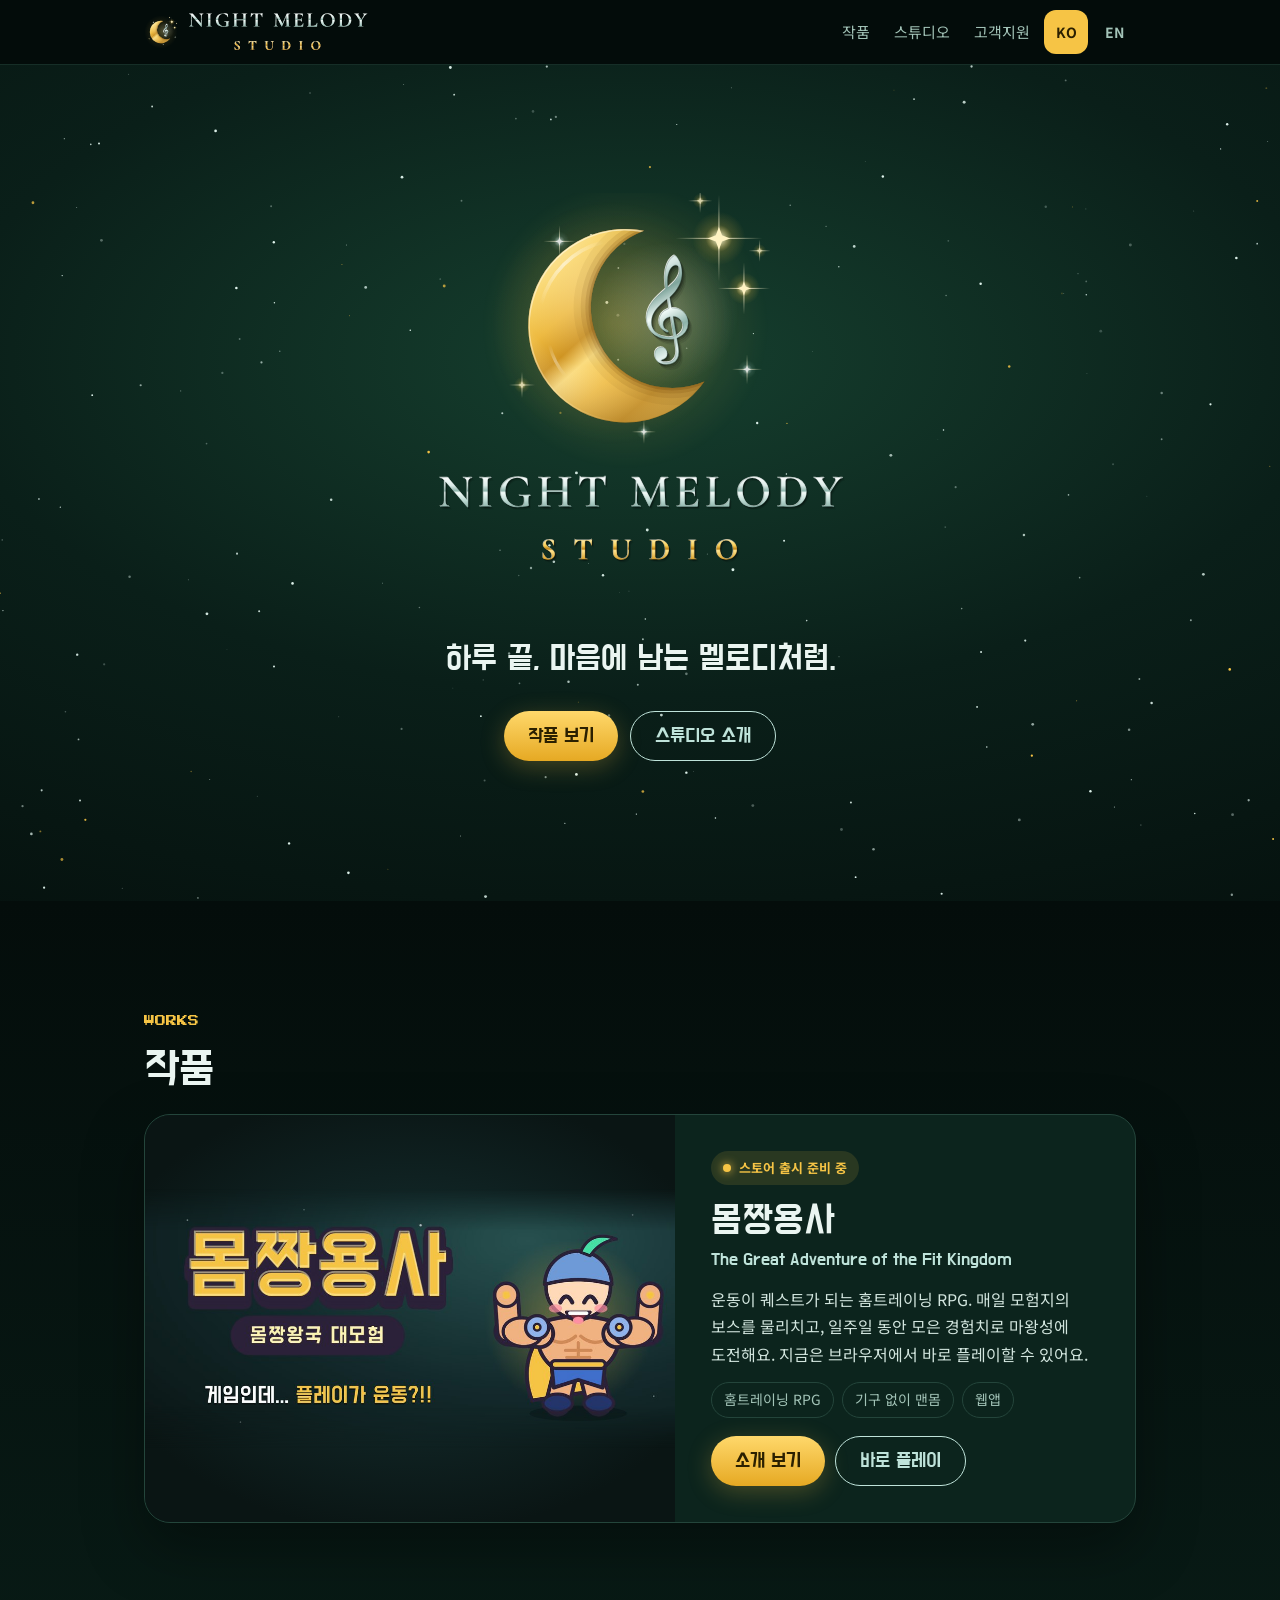
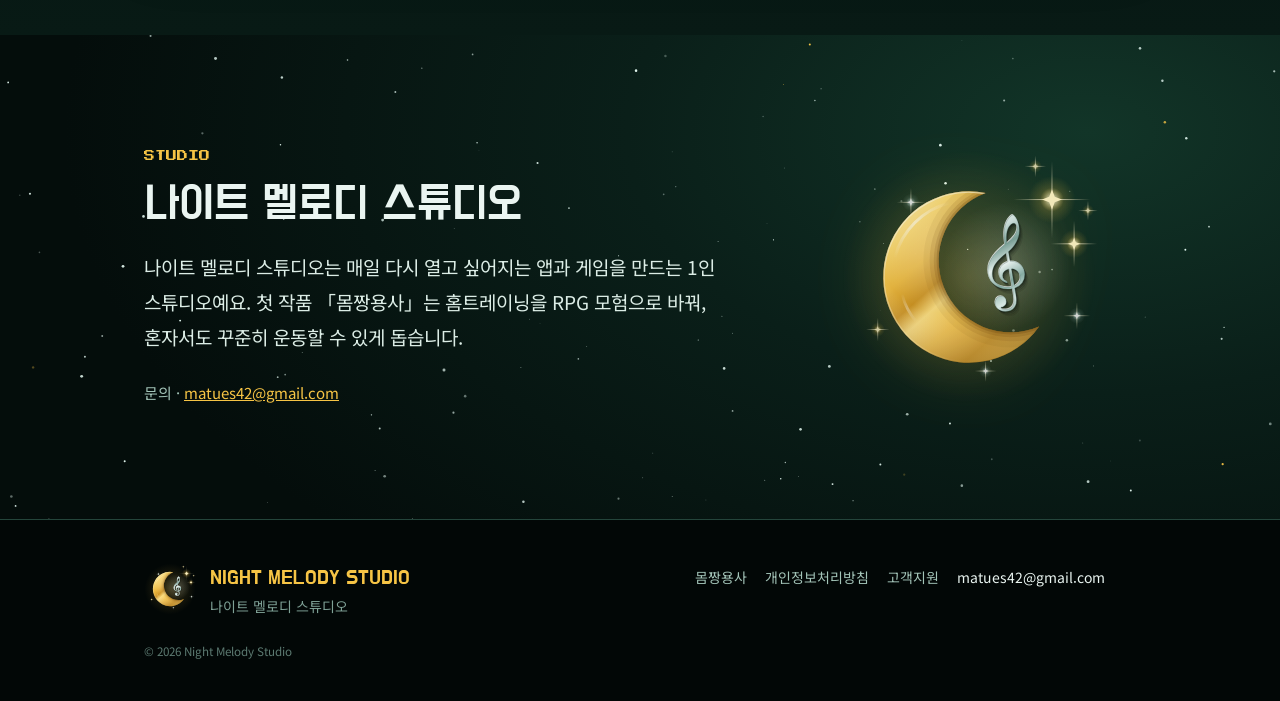
==== commit 1a106d70: "스튜디오 이름을 로고 글씨 그림으로 바꾸고 세리프 글꼴 제거 - 머리 줄 이름을 assets/logo/wordmark.svg(로고 글씨 그림)로 표시, 폭 520 이하는 달 아이콘" ====
--- a/index.html
+++ b/index.html
@@ -8,7 +8,7 @@
 <link rel="icon" href="assets/favicon.png">
 <link rel="apple-touch-icon" href="assets/apple-touch-icon.png">
 <link rel="preconnect" href="https://fonts.googleapis.com">
-<link href="https://fonts.googleapis.com/css2?family=Cormorant+Garamond:wght@600;700&family=Do+Hyeon&family=Noto+Sans+KR:wght@400;500;700;900&family=Press+Start+2P&display=swap" rel="stylesheet">
+<link href="https://fonts.googleapis.com/css2?family=Do+Hyeon&family=Noto+Sans+KR:wght@400;500;700;900&family=Press+Start+2P&display=swap" rel="stylesheet">
 <link rel="stylesheet" href="assets/site.css">
 <style>
 /* home: the logo draws itself in a green night sky, then the work and the studio */
@@ -71,7 +71,7 @@
 <body>
 <header class="hd">
 <div class="wrap">
-<a class="brand" href="index.html"><img src="assets/logo/symbol.svg" alt=""><span class="wmt"><span class="wm1">NIGHT MELODY</span> <span class="wm2">STUDIO</span></span></a>
+<a class="brand" href="index.html"><img src="assets/logo/symbol.svg" alt=""><img class="wm" src="assets/logo/wordmark.svg" alt="Night Melody Studio"></a>
 <nav class="nav" aria-label="Site">
 <a class="opt" href="#works"><span data-l="ko">작품</span><span data-l="en">Works</span></a>
 <a class="opt" href="#studio"><span data-l="ko">스튜디오</span><span data-l="en">Studio</span></a>
@@ -146,7 +146,7 @@
 
 <footer class="ft">
 <div class="wrap">
-<div class="who"><img src="assets/logo/symbol.svg" alt=""><div><b class="wmt"><span class="wm1">NIGHT MELODY</span> <span class="wm2">STUDIO</span></b><span data-l="ko">나이트 멜로디 스튜디오</span><span data-l="en">An independent app and game studio</span></div></div>
+<div class="who"><img src="assets/logo/symbol.svg" alt=""><div><b>NIGHT MELODY STUDIO</b><span data-l="ko">나이트 멜로디 스튜디오</span><span data-l="en">An independent app and game studio</span></div></div>
 <ul>
 <li><a href="momjjang/index.html"><span data-l="ko">몸짱용사</span><span data-l="en">Momjjang Yongsa</span></a></li>
 <li><a href="privacy/index.html"><span data-l="ko">개인정보처리방침</span><span data-l="en">Privacy policy</span></a></li>
--- a/assets/site.css
+++ b/assets/site.css
@@ -18,23 +18,14 @@
 /* header */
 .hd{position:sticky;top:0;z-index:40;background:rgba(4,13,11,.78);backdrop-filter:blur(12px);-webkit-backdrop-filter:blur(12px);border-bottom:1px solid rgba(36,69,59,.6)}
 .hd .wrap{display:flex;align-items:center;gap:14px;min-height:64px}
-.brand{flex:none;display:flex;align-items:center;gap:10px;color:var(--gold);text-decoration:none;font-family:'Do Hyeon',sans-serif;font-size:22px;white-space:nowrap}
-.brand img{width:34px;height:34px;flex:none}
-.wmt{font-family:'Cormorant Garamond',serif;font-weight:700;line-height:1;white-space:nowrap;letter-spacing:.06em}
-.wm1,.wm2{background-clip:text;-webkit-background-clip:text;color:transparent;-webkit-text-fill-color:transparent}
-.wm1{background-image:linear-gradient(180deg,#FFFFFF 0%,#DDF1EB 45%,#9CC7BC 100%)}
-.wm2{background-image:linear-gradient(180deg,#FFF1B8 0%,#F6C445 50%,#C08A1C 100%);letter-spacing:.14em}
-.brand .wmt{font-size:24px}
+.brand{display:flex;align-items:center;gap:10px;color:var(--gold);text-decoration:none;font-family:'Do Hyeon',sans-serif;font-size:22px;white-space:nowrap}
+.brand img{width:34px;height:34px}.brand .wm{width:auto;height:40px}
 .nav{margin-left:auto;display:flex;align-items:center;gap:4px}
 .nav a{color:var(--mute);text-decoration:none;font-size:15px;padding:10px 10px;border-radius:10px;white-space:nowrap}
 .nav a:hover{color:var(--ink);background:rgba(191,227,218,.08)}
 .lang{display:inline-flex;align-items:center;justify-content:center;min-width:44px;min-height:44px;border:0;border-radius:12px;background:transparent;color:var(--mute);font:700 14px 'Noto Sans KR',sans-serif;cursor:pointer}
 .lang[aria-pressed=true]{background:var(--gold);color:#2B2000}
-@media(max-width:640px){.nav a.opt{display:none}}
-@media(min-width:641px) and (max-width:740px){.brand .wm2{display:none}}
-@media(max-width:600px){.brand .wm2{display:none}.brand .wmt{font-size:22px}}
-@media(max-width:440px){.nav a{display:none}}
-@media(max-width:360px){.brand .wmt{font-size:18px;letter-spacing:.04em}.brand{gap:6px}.brand img{width:30px;height:30px}}
+@media(max-width:640px){.nav a.opt{display:none}}@media(max-width:520px){.brand .wm{display:none}}
 /* buttons */
 .btn{display:inline-flex;align-items:center;justify-content:center;gap:8px;min-height:50px;padding:0 24px;border-radius:999px;font-family:'Do Hyeon',sans-serif;font-weight:400;font-size:20px;text-decoration:none;white-space:nowrap;transition:transform .15s,background .2s,color .2s}
 .btn.gold{background:linear-gradient(180deg,#FFD86B,var(--gold2));color:#2B2000;box-shadow:0 6px 24px rgba(246,196,69,.25)}
@@ -46,7 +37,7 @@
 .ft .wrap{padding-top:40px;padding-bottom:40px;display:grid;gap:22px;grid-template-columns:minmax(0,1fr)}
 @media(min-width:760px){.ft .wrap{grid-template-columns:minmax(0,1.2fr) minmax(0,1fr);align-items:start}}
 .ft .who{display:flex;gap:14px;align-items:center}.ft .who img{width:52px;height:52px}
-.ft .who b{display:block;font-size:22px;margin-bottom:4px;white-space:normal}.wmt .wm1,.wmt .wm2{white-space:nowrap}
+.ft .who b{display:block;color:var(--gold);font-family:'Do Hyeon',sans-serif;font-weight:400;font-size:21px}
 .ft ul{list-style:none;margin:0;padding:0;display:flex;flex-wrap:wrap;gap:6px 18px}
 .ft li a{color:var(--mute);text-decoration:none;display:inline-block;padding:6px 0}.ft li a:hover{color:var(--gold)}
 .ft .mail{color:var(--ink);white-space:nowrap}
